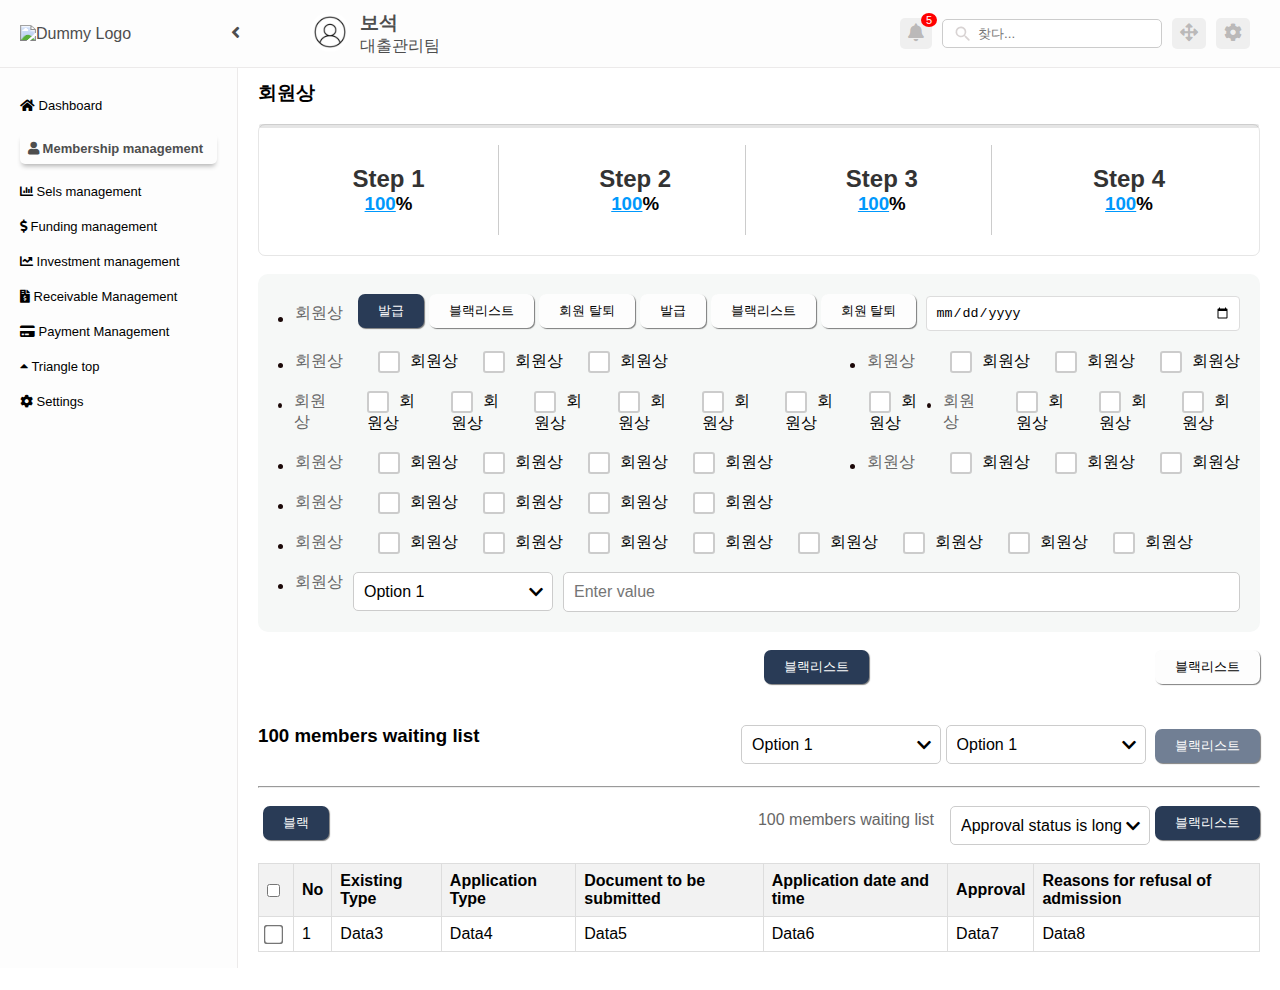
==== membership-management.html @ d2564ce3 "membership mangement added" ====
<!DOCTYPE html>
<html lang="en">
<head>
    <meta charset="UTF-8">
    <meta name="viewport" content="width=device-width, initial-scale=1.0">
    <title>Admin Dashboard</title>
    <link rel="stylesheet" href="https://cdnjs.cloudflare.com/ajax/libs/font-awesome/5.15.4/css/all.min.css">

    <link rel="stylesheet" href="styles.css">
    <link rel="stylesheet" href="modal.css">
    <link rel="stylesheet" href="responsive_styles.css">
</head>
<body>
    <header>
        <div class="logo-container">
            <div class="logo">
                <img width="100%" src="https://fiscusgrow.com/wp-content/uploads/2021/12/Untitled_design__4_-removebg-preview-1.png" alt="Dummy Logo" class="logo-img">
            </div>
            <button class="collapse-button" id="collapseButton"><i class="fas fa-angle-left"></i></button>
            
        </div>
        <div class="header-options-right">
            <div class="profile-left-portions">
                <div class="header-profile-picture">
                    <img src="[data-uri]" alt="Profile Picture" class="profile-picture">
                </div>
                <div class="header-profile-name">
                    <h3>보석</h3>
                    <p>대출관리팀</p>
                </div>
            </div>
            <div class="searching-right-portions">
                <div class="header-notifications">
                    <button class="header-button-icons"><i class="fas fa-bell"></i></button>
                    <span class="notification-badge">5</span>
                </div>
                <div class="header-searching">
                    <input type="text" class="search-box" placeholder="찾다...">                    

                </div>
                <div class="header-screen-resize">
                    <button class="header-button-icons"><i  class="fas fa-arrows-alt" id="resizeIcon"></i></button>
                </div>
                <div class="header-settings">
                    <button class="header-button-icons" class="openSettingModalBtn" onclick="openSettingModalBtn()"><i class="fas fa-cog"></i></button>
                </div>
              
            </div>
            
        </div>
        
        <div class="header-responsive">
            <button class="responsive-icon header-responsive-button-icons" id="responsiveIcon"><i class="fas fa-bars"></i></button>
        </div>
    </header>
    
    <div class="left-menu">        
        <ul>
            <li><a href="index.html"><i class="fas fa-home"></i> Dashboard</a></li>
            <li class="active"><a href="membership-management.html"><i class="fas fa-user"></i> Membership management</a></li>
            <li><a href="#"><i class="fas fa-chart-bar"></i> Sels management</a></li>
            <li><a href="#"><i class="fas fa-dollar-sign"></i> Funding management</a></li>
            <li><a href="#"><i class="fas fa-chart-line"></i> Investment management</a></li>
            <li><a href="#"><i class="fas fa-file-invoice-dollar"></i> Receivable Management</a></li>
            <li><a href="#"><i class="fas fa-credit-card"></i> Payment Management</a></li>
            <li><a href="#"><i class="fas fa-caret-up"></i> Triangle top</a></li>
            <li><a href="#" class="openSettingModalBtn" onclick="openSettingModalBtn()"><i class="fas fa-cog"></i> Settings</a></li>
            <!-- Add more menu items as needed -->
        </ul>
    </div>
    
    
    <main>
        <!-- Right portion content goes here -->
        <div class="right-content">
            <!-- Add Main content here -->
            <h3>회원상</h3><br/>
            <div class="member-dashboard">
                <div class="step">
                  <h2>Step 1</h2>
                  <h3><a class="member-dashboard-h3">100</a>%</h3>
                </div>
                <div class="step">
                  <h2>Step 2</h2>
                  <h3><a class="member-dashboard-h3">100</a>%</h3>
                </div>
                <div class="step">
                  <h2>Step 3</h2>
                  <h3><a class="member-dashboard-h3">100</a>%</h3>
                </div>
                <div class="step">
                  <h2>Step 4</h2>
                  <h3><a class="member-dashboard-h3">100</a>%</h3>
                </div>
              </div>
              
              <br/>
              
              
              
            <div class="category-lists">
                <div class="first-row">
                    <div class="point"></div>
                       <p style="margin-right:10px;"> 회원상</p>
                        <button class="active button-radius"> 발급</button>
                        <button class="button-radius">블랙리스트</button>
                        <button class="button-radius">회원 탈퇴</button>
                        <button class="button-radius"> 발급</button>
                        <button class="button-radius">블랙리스트</button>
                        <button class="button-radius">회원 탈퇴</button>
                        <div class="date-input-container">
                            <input type="date" class="date-input" placeholder="Select Date">
                        </div>
                </div>
                
                <br/>
                <!----------- First One ------>
                <div style="display: flex; justify-content:space-between;">
                    <div class="checkbox-row">
                        <div class="point"></div>
                        <p style="margin-right:10px;"> 회원상</p>
                        <div>
                            <input type="checkbox" id="entity">
                            <label for="entity">회원상</label>
                        </div>
                        <div>
                            <input type="checkbox" id="PC">
                            <label for="PC">회원상</label>
                        </div>
                        <div>
                            <input type="checkbox" id="web">
                            <label for="web">회원상</label>
                        </div>
                        
                    </div>
                
                    <div class="checkbox-row">
                        <div class="point"></div>
                        <p style="margin-right:10px;"> 회원상</p>
                        <div>
                            <input type="checkbox" id="entity-right">
                            <label for="entity-right">회원상</label>
                        </div>
                        <div>
                            <input type="checkbox" id="PC-right">
                            <label for="PC-right">회원상</label>
                        </div>
                        <div>
                            <input type="checkbox" id="web-right">
                            <label for="web-right">회원상</label>
                        </div>
                    </div>
                </div>
                <br>
                <!----------Second One ------>
                <div style="display: flex; justify-content:space-between;">
                    <div class="checkbox-row">
                        <div class="point"></div>
                        <p style="margin-right:10px;"> 회원상</p>
                        <div>
                            <input type="checkbox" id="entity">
                            <label for="entity">회원상</label>
                        </div>
                        <div>
                            <input type="checkbox" id="PC">
                            <label for="PC">회원상</label>
                        </div>
                        <div>
                            <input type="checkbox" id="web">
                            <label for="web">회원상</label>
                        </div>
                        <div>
                            <input type="checkbox" id="mobile">
                            <label for="mobile">회원상</label>
                        </div>
                        <div>
                            <input type="checkbox" id="entity">
                            <label for="entity">회원상</label>
                        </div>
                        <div>
                            <input type="checkbox" id="PC">
                            <label for="PC">회원상</label>
                        </div>
                        <div>
                            <input type="checkbox" id="web">
                            <label for="web">회원상</label>
                        </div>
                       
                    </div>
                
                    <div class="checkbox-row">
                        <div class="point"></div>
                        <p style="margin-right:10px;"> 회원상</p>
                        <div>
                            <input type="checkbox" id="PC-right">
                            <label for="PC-right">회원상</label>
                        </div>
                        <div>
                            <input type="checkbox" id="web-right">
                            <label for="web-right">회원상</label>
                        </div>
                        <div>
                            <input type="checkbox" id="mobile-right">
                            <label for="mobile-right">회원상</label>
                        </div>
                    </div>
                </div>
                <br/>
                <!--------Third One--->
                <div style="display: flex; justify-content:space-between;">
                    <div class="checkbox-row">
                        <div class="point"></div>
                        <p style="margin-right:10px;"> 회원상</p>
                        <div>
                            <input type="checkbox" id="entity">
                            <label for="entity">회원상</label>
                        </div>
                        <div>
                            <input type="checkbox" id="PC">
                            <label for="PC">회원상</label>
                        </div>
                        <div>
                            <input type="checkbox" id="web">
                            <label for="web">회원상</label>
                        </div>
                        <div>
                            <input type="checkbox" id="mobile">
                            <label for="mobile">회원상</label>
                        </div>
                       
                    </div>
                
                    <div class="checkbox-row">
                        <div class="point"></div>
                        <p style="margin-right:10px;"> 회원상</p>
                        <div>
                            <input type="checkbox" id="PC-right">
                            <label for="PC-right">회원상</label>
                        </div>
                        <div>
                            <input type="checkbox" id="web-right">
                            <label for="web-right">회원상</label>
                        </div>
                        <div>
                            <input type="checkbox" id="mobile-right">
                            <label for="mobile-right">회원상</label>
                        </div>
                    </div>
                </div>
                <br/>
            <!---------fourth One ----------->
                <div class="checkbox-row">
                    <div class="point"></div>
                    <p style="margin-right:10px;"> 회원상</p>
                    <div>
                        <input type="checkbox" id="entity-third">
                        <label for="entity-third">회원상</label>
                    </div>
                    <div>
                        <input type="checkbox" id="PC-third">
                        <label for="PC-third">회원상</label>
                    </div>
                    <div>
                        <input type="checkbox" id="web-third">
                        <label for="web-third">회원상</label>
                    </div>
                    <div>
                        <input type="checkbox" id="web-third">
                        <label for="web-third">회원상</label>
                    </div>
                </div>
                <br/>
            <!----------Fiveth One ------->
            <div class="checkbox-row">
                <div class="point"></div>
                <p style="margin-right:10px;"> 회원상</p>
                <div>
                    <input type="checkbox" id="entity-third">
                    <label for="entity-third">회원상</label>
                </div>
                <div>
                    <input type="checkbox" id="PC-third">
                    <label for="PC-third">회원상</label>
                </div>
                <div>
                    <input type="checkbox" id="web-third">
                    <label for="web-third">회원상</label>
                </div>
                <div>
                    <input type="checkbox" id="entity-third">
                    <label for="entity-third">회원상</label>
                </div>
                <div>
                    <input type="checkbox" id="PC-third">
                    <label for="PC-third">회원상</label>
                </div>
                <div>
                    <input type="checkbox" id="web-third">
                    <label for="web-third">회원상</label>
                </div>
                <div>
                    <input type="checkbox" id="PC-third">
                    <label for="PC-third">회원상</label>
                </div>
                <div>
                    <input type="checkbox" id="web-third">
                    <label for="web-third">회원상</label>
                </div>
            </div>

                <br/>
                <div class="search-row">
                    <div class="point"></div>
                    <p style="margin-right:10px;">회원상</p>
                    <div class="combo-box">
                        <select>
                            <option value="option1">Option 1</option>
                            <option value="option2">Option 2</option>
                            <option value="option3">Option 3</option>
                            <option value="option4">Option 4</option>
                        </select>
                        <i class="fa fa-chevron-down" aria-hidden="true"></i> <!-- Font Awesome dropdown icon -->
                    </div>
                    <input type="text" placeholder="Enter value" class="full-cover-input">
                </div>
            </div>
            <br/>
            <div class="find-portion" style="display: flex; justify-content:space-between;">
                <button class="active button-radius">블랙리스트</button>
            
                <button class="button-radius">블랙리스트</button>
            </div><br/><br/>

            <div class="find-download">
                <h3>100 members waiting list</h3>
            
                <div>
                    <div class="combo-box">
                        <select>
                            <option value="option1">Option 1</option>
                            <option value="option2">Option 2</option>
                            <option value="option3">Option 3</option>
                            <option value="option4">Option 4</option>
                        </select>
                        <i class="fa fa-chevron-down" aria-hidden="true"></i> <!-- Font Awesome dropdown icon -->
                    </div>
                    <div class="combo-box">
                        <select>
                            <option value="option1">Option 1</option>
                            <option value="option2">Option 2</option>
                            <option value="option3">Option 3</option>
                            <option value="option4">Option 4</option>
                        </select>
                        <i class="fa fa-chevron-down" aria-hidden="true"></i> <!-- Font Awesome dropdown icon -->
                    </div>
                    <button class="find-download-button button-radius">블랙리스트</button>
                </div>
            </div><br/>
            <hr/>
            <br/>

            <!-------Action Section------>
            <div class="action-download">
                <div>
                    <button class="active button-radius">블랙</button>
                </div>
                <div class="action-download-options">
                    <p class="action-text">100 members waiting list</p>                
                        <div class="combo-box">
                            <select>
                                <option value="option1">Approval status is long</option>
                                <option value="option2">Option 2</option>
                                <option value="option3">Option 3</option>
                                <option value="option4">Option 4</option>
                            </select>
                            <i class="fa fa-chevron-down" aria-hidden="true"></i> <!-- Font Awesome dropdown icon -->
                        </div>
                        <button class="active button-radius">블랙리스트</button>
                </div>
            </div>
            <br/>

              <!-------Withdrawn Members Section------>
              <div class="table-container">
                <div class="withdraw-members">
                    <table>
                        <thead>
                            <tr>
                                <th><input type="checkbox" style="display:block;" name="checkbox"></th>
                                <th>No</th>
                                <th>Existing Type</th>
                                <th>Application Type</th>
                                <th>Document to be submitted</th>
                                <th>Application date and time</th>
                                <th>Approval</th>
                                <th>Reasons for refusal of admission</th>
                            </tr>
                        </thead>
                        <tbody>
                            <tr>
                                <td><input type="checkbox" style="display:block;" name="checkbox"></td>
                                <td>1</td>
                                <td>Data3</td>
                                <td>Data4</td>
                                <td>Data5</td>
                                <td>Data6</td>
                                <td>Data7</td>
                                <td>Data8</td>
                            </tr>                        
                        </tbody>
                    </table>
                </div>
            </div>
             <br/>

<style>
  .table-container {
            overflow-x: auto; /* Enable horizontal scrolling */
        }
</style>


            </div>
            
            <!-- End main content content here -->
            
         

            <!-- The Modal -->
            <div id="mySettingModal" class="modal">

            <!-- Modal content -->
            <div class="modal-content">
                <div class="modal-header">
                
                  <div class="button-modal-percentage">
                    <button id="percentage-btn" class="percentage-btn" onclick="togglePercentage()">50%</button>
                  </div>
                  <div class="button-modal-range">
                  <input id="progress-input" type="range" min="0" max="100" value="50" step="1" onchange="updateProgress(this.value)" />
                  </div>
                  <div class="button-modal-close">
                        <span class="close">&times;</span>
                    </div>
                </div>
                <div class="modal-body">
                        <div class="tab-header">
                            <h3>회원상</h3>
                            <hr style="border: 1px solid #8888883d;"/>
                            <br/>
                            <div style="margin-left:5px;">
                                <button class="tab-btn active" onclick="openTab(event, 'Tab1')" id="defaultOpen">기본 정보 관리</button>
                                <button class="tab-btn" onclick="openTab(event, 'Tab2')">투자 유형 관리</button>
                                <button class="tab-btn" onclick="openTab(event, 'Tab3')">입출금 내역 확인</button>
                                <button class="tab-btn" onclick="openTab(event, 'Tab4')">입출금 내역 확인</button>
                                <button class="tab-btn" onclick="openTab(event, 'Tab5')">입출금 내역 확인</button>
                                <button class="tab-btn" onclick="openTab(event, 'Tab6')">입출금 내역 확인</button>
                                <button class="tab-btn" onclick="openTab(event, 'Tab7')">입출금 내역 확인</button>
                                <button class="tab-btn" onclick="openTab(event, 'Tab8')">입출금 내역 확인</button>
                                <button class="tab-btn" onclick="openTab(event, 'Tab9')">입출금 내역 확인</button>
                            </div>
                        </div>

                       
                        <div id="Tab1" class="tabcontent" style="display:block;">
                            <div class="tab-titles">
                                <div class="tab-title-left">
                                   <h3> Left menu here</h3>
                                </div>
                                <div class="tab-title-right">
                                    <button class="tab-title-btn active">임시비밀번호 발급</button>
                                    <button class="tab-title-btn active">블랙리스트 등록</button>
                                    <button class="tab-title-btn active">회원 탈퇴</button>
                                </div>
                            </div><br/>
                            <table>
                                <tr>
                                    <th  colspan="2">Attribute</th>
                                    <td>Value</td>
                                </tr>
                                <tr>
                                    <th rowspan="2">Attribute</th>
                                    <th>Attribute</th>
                                    <td>Value</td>
                                </tr>
                                <tr>
                                    <th>Attribute</th>
                                    <td>Value</td>
                                </tr>

                                <tr>
                                    <th rowspan="2">Attribute</th>
                                    <th>Attribute</th>
                                    <td>Value</td>
                                </tr>
                                <tr>
                                    <th>Attribute</th>
                                    <td>Value</td>
                                </tr>
                                <tr>
                                    <th  colspan="2">Attribute</th>
                                    <td>Value</td>
                                </tr>
                                <tr>
                                    <th  colspan="2">Attribute</th>
                                    <td>Value</td>
                                </tr>
                               
                                <!-- Add more rows for additional profile details -->
                            </table>
                        </div>

                        <div id="Tab2" class="tabcontent">
                          <h3>Tab 2 Content</h3>
                        </div>
                        <div id="Tab3" class="tabcontent">
                         <h3>Tab 3 Content</h3>
                        </div>
                        <div id="Tab4" class="tabcontent">
                         <h3>Tab 4 Content</h3>
                        </div>
                        <div id="Tab5" class="tabcontent">
                          <h3>Tab 5 Content</h3>
                        </div>
                        <div id="Tab6" class="tabcontent">
                          <h3>Tab 6 Content</h3>
                        </div>
                        <div id="Tab7" class="tabcontent">
                          <h3>Tab 7 Content</h3>
                        </div>
                        <div id="Tab8" class="tabcontent">
                          <h3>Tab 8 Content</h3>
                        </div>
                        <div id="Tab9" class="tabcontent">
                          <h3>Tab 9 Content</h3>
                        </div>
                </div>
            </div>

            </div>






        </div>
    </main>
    <script src="script.js"></script>
   
    
</body>
</html>
---- styles.css ----
/* Reset some default styles */
* {
  margin: 0;
  padding: 0;
  box-sizing: border-box;
}

body {
  font-family: Arial, sans-serif;
  margin-top: 60px;
}

button {
  border: none;
  padding: 8px 20px;
  cursor: pointer;
  transition: 0.3s;
}

.button-radius {
  margin-left: 5px;
  margin-bottom: 5px;
  box-shadow: 1px 1px 1px 0 rgba(0, 0, 0, 0.5);
  background: #fdfdfd;
  border-radius: 7px;
}

header {
  background-color: #fdfdfd;
  color: #4e4e4e;
  padding: 10px 20px;
  display: flex;
  justify-content: space-between;
  align-items: center;
  border-bottom: 1px solid #c6bfbf4a;
  position: fixed;
  top: 0;
  left: 0;
  right: 0;
  z-index: 1000;
}

.logo-container {
  display: flex;
  align-items: center;
  width: 313px;
  height: 45px;
}

.logo {
  flex: 1;
}

.collapse-button {
  background: none;
  border: none;
  color: #4e4e4e;
  font-size: 18px;
  margin-left: 10px;
  transition: transform 0.3s ease;
  cursor: pointer;
}

.collapse-button.collapsed i {
  transform: rotate(180deg);
}

.left-menu {
  margin-top: 8px;
  background-color: #fdfdfd;
  width: 238px;
  height: 100vh;
  position: fixed;
  transition: all 0.3s ease;
  border-right: 1px solid #c6bfbf4a;
  z-index: 1000;
  font-size:13px;
}

.left-menu.collapsed {
  transform: translateX(-100%);
}

.left-menu ul {
  list-style-type: none;
  padding: 20px;
}

.left-menu ul li {
  padding: 10px 0;
  cursor: pointer;
}

.left-menu li a {
  text-decoration: none;
  color: black;
  display: block;
  border-radius: 5px;
  width: 100%;
}

.left-menu li.active a {
  color: #4e4e4e;
  font-weight: bold;
  padding: 8px;
  border-radius: 5px;
  box-shadow: 0 4px 5px -2px rgba(0, 0, 0, 0.3);
}

.right-content {
  padding: 20px;
  margin-left: 238px;
  width: calc(100% - 238px);
  transition: margin-left 0.3s ease, width 0.3s ease;
}

.left-menu.collapsed + main .right-content {
  margin-left: 0;
  width: calc(100% - 20px);
}

.right-content h2 {
  color: #333;
}

.right-content p {
  color: #666;
}

.profile-picture {
  height: 40px;
  border-radius: 50%;
}

.header-options-right {
  width: 100%;
  margin-left: 50px;
  display: flex;
  align-items: center;
  justify-content: space-between;
}

.profile-left-portions, .searching-right-portions {
  display: flex;
  align-items: center;
}

.header-profile-picture {
  margin-right: 10px;
}

.header-profile-name {
  margin-right: 20px;
}

.header-button-icons {
  padding: 5px 8px;
  color: #655f5f66;
  font-size: 18px;
  border-radius: 5px;
  cursor: pointer;
}

.header-responsive-button-icons {
  padding: 5px 8px;
  font-size: 19px;
  margin-top: 6px;
  color: #655f5fab;
  border-radius: 5px;
  cursor: pointer;
}

.header-notifications, .header-searching, .header-screen-resize, .header-settings {
  position: relative;
  margin-right: 10px;
}

.notification-badge {
  position: absolute;
  top: -5px;
  right: -5px;
  padding: 1px 5px;
  color: #fff;
  background: red;
  border-radius: 50%;
  font-weight: 400;
  font-size: 11px;
}

.profile-image {
  width: 40px;
  height: 40px;
  border-radius: 50%;
}

.responsive-icon {
  display: none;
}

.search-box {
  padding: 6px;
  border: 1px solid #ccc;
  border-radius: 5px;
  background-image: url('data:image/svg+xml;utf8,<svg xmlns="http://www.w3.org/2000/svg" viewBox="0 0 24 24" fill="%2390818159"><path d="M15.5 14h-.79l-.28-.27a6.5 6.5 0 0 0 1.48-5.34c-.47-2.78-2.79-5-5.59-5.34a6.505 6.505 0 0 0-7.27 7.27c.34 2.8 2.56 5.12 5.34 5.59a6.5 6.5 0 0 0 5.34-1.48l.27.28v.79l4.25 4.25c.41.41 1.08.41 1.49 0 .41-.41.41-1.08 0-1.49L15.5 14zm-6 0C7.01 14 5 11.99 5 9.5S7.01 5 9.5 5 14 7.01 14 9.5 11.99 14 9.5 14z"/></svg>');
  background-size: 20px;
  background-repeat: no-repeat;
  background-position: 10px center;
  padding-left: 35px;
  transition: border-color 0.3s;
}

.search-box:focus-visible {
  outline: none;
  border: 1px solid #90818159;
  box-shadow: 0 0 0 3px rgba(144, 129, 129, 0.35);
}

.tabcontent {
  display: none;
  padding: 10px;
  border: 1px solid #8888883d;
  border-top: none;
}

.tab-btn {
  background-color: #f1f1f1;
  border: none;
  color: #000;
  padding: 10px 20px;
  cursor: pointer;
  transition: 0.3s;
  margin-left: -5px;
}

.tab-title-btn {
  background-color: #f1f1f1;
  border: none;
  color: #000;
  padding: 10px 20px;
  cursor: pointer;
  transition: 0.3s;
}

.tab-header {
  padding: 10px 0 0 10px;
}

.tab-titles {
  display: flex;
  justify-content: space-between;
}

.tab-btn:hover {
  background-color: #ddd;
}

.modal-body .active {
  background-color: #293b56;
  color: #fdfdfd;
}

.tabcontent table {
  width: 100%;
  border-collapse: collapse;
  margin-bottom: 20px;
}

.tabcontent th,
.tabcontent td {
  padding: 11px;
  text-align: left;
  border: 2px solid #fefefe;
}

.tabcontent th {
  background-color: #f2f2f2;
}

.tabcontent tr td {
  border: 2px solid #dddddd63;
  width: 75%;
}

.category-lists {
  background: #f6f8f7;
  padding: 20px;
  border-radius: 10px;
}

.first-row {
  display: flex;
  align-items: center;
}

.first-row .active {
  background-color: #293b56;
  color: #fdfdfd;
  border: none;
  padding: 8px 20px;
  cursor: pointer;
  transition: 0.3s;
}

.find-portion {
  display: flex;
  justify-content: flex-end;
}

.find-portion .active {
  background-color: #293b56;
  color: #fdfdfd;
}

.find-download {
  display: flex;
  justify-content: space-between;
}

.find-download-button {
  background-color: #717f94;
  color: #fdfdfd;
}

.action-download-options {
  display: flex;
  justify-content: flex-end;
}

.action-download {
  display: flex;
  justify-content: space-between;
}

.action-download .active {
  background-color: #293b56;
  color: #fdfdfd;
}

.action-text {
  padding: 5px 16px;
}

.checkbox-row {
  display: flex;
  justify-content: flex-start;
}

.checkbox-row .active {
  background-color: #293b56;
  color: #fdfdfd;
  border: none;
  padding: 8px 20px;
  cursor: pointer;
  transition: 0.3s;
  margin-right: 10px;
}

.search-row {
  display: flex;
  justify-content: center;
}

.search-row .active {
  background-color: #293b56;
  color: #fdfdfd;
  border: none;
  padding: 8px 20px;
  cursor: pointer;
  transition: 0.3s;
  margin-right: 10px;
}

.full-cover-input {
  flex: 1;
  margin-left: 10px;
  padding: 10px;
  border: 1px solid #ccc;
  border-radius: 5px;
  font-size: 16px;
  box-sizing: border-box;
}

.date-input-container {
  flex: 1;
  display: flex;
  align-items: center;
  margin-left: 10px;
}

.date-input {
  width: 100%;
  padding: 8px;
  border: 1px solid #ddd;
  border-radius: 4px;
  box-sizing: border-box;
}

.date-input:focus {
  outline: none;
}

.fa-calendar-alt {
  position: absolute;
  top: 50%;
  right: 10px;
  transform: translateY(-50%);
  color: #aaa;
  pointer-events: none;
}

.point {
  width: 5px;
  height: 5px;
  margin-top: 12px;
  margin-right: 12px;
  background-color: rgb(27, 8, 8);
  border-radius: 50%;
}

input[type="checkbox"] {
  display: none;
}

input[type="checkbox"] + label {
  display: inline-block;
  cursor: pointer;
  padding-left: 25px;
}

input[type="checkbox"] + label:before {
  content: "";
  display: inline-block;
  width: 18px;
  height: 18px;
  border: 2px solid #ccc;
  background-color: white;
  border-radius: 3px;
  margin-right: 10px;
  vertical-align: middle;
}

input[type="checkbox"]:checked + label:before {
  background-color: #293b56;
}

input[type="checkbox"] + label:before {
  content: "\2713";
  font-size: 14px;
  color: white;
  line-height: 18px;
  text-align: center;
}

.combo-box {
  position: relative;
  display: inline-block;
}

.combo-box select {
  width: 200px;
  padding: 10px;
  border: 1px solid #ccc;
  border-radius: 5px;
  background-color: #fff;
  font-size: 16px;
  cursor: pointer;
  appearance: none;
}

.combo-box i {
  position: absolute;
  top: 50%;
  right: 10px;
  transform: translateY(-50%);
  pointer-events: none;
}

.withdraw-members table {
  border-collapse: collapse;
  width: 100%;
}

.withdraw-members table th, .withdraw-members table td {
  border: 1px solid #dddddd;
  text-align: left;
  padding: 8px;
}

.withdraw-members table th {
  background-color: #f2f2f2;
}

.withdraw-members table tbody tr:nth-child(even) {
  background-color: #f2f2f2;
}

.withdraw-members table tbody tr td input[type="checkbox"] {
  transform: scale(1.5);
  margin-right: 5px;
}



/* membership management css */
.member-dashboard {
  display: flex;
  flex-wrap: wrap; /* Allow flex items to wrap */
  justify-content: space-between;
  padding: 20px;
  border-radius: 7px;
  border: 1px solid #80808033;
  position: relative;
}

.member-dashboard::before {
  content: '';
  position: absolute;
  top: -1px;
  left: 0;
  right: 0;
  height: 4px;
  background: rgba(0, 0, 0, 0.1);
  border-radius: 7px;
}

.member-dashboard .step {
  flex-basis: calc(25% - 20px); /* 25% width with padding */
  text-align: center;
  padding: 20px;
  border-right: 1px solid #ccc;
  box-sizing: border-box; /* Include padding and border in width calculation */
}

.member-dashboard .step:last-child {
  border-right: none; /* Remove right border for the last step */
}
.member-dashboard-h3{
  color: #0098fc;
  text-decoration: underline;
}
---- modal.css ----
/* Style the modal */
 .modal {
    display: none; /* Hidden by default */
    position: fixed; /* Stay in place */
    z-index: 1111; /* Sit on top */
    left: 13%;
    top: 64px;
    width: 100%; /* Full width */
    height: 100%; /* Full height */
    overflow: auto; /* Enable scroll if needed */
  }

  /* Modal content */
  .modal-content {  
    position: relative;
    background-color: #fefefe;
   
    /* padding: 20px; */
    border: 1px solid #8888883d;
    width: 86%;
}


  /* Modal header */
  .modal-header {
    display: flex;
    justify-content: space-between;
    background-color: #524d52; /* Set the header background color */
    color: #fff; /* Set the text color */
    padding: 10px; /* Add some padding */
  }

  /* Close button */
  .close {
    color: #aaa;
    float: right;
    font-weight: bold;
  }

  .close:hover,
  .close:focus {
    color: #ffffff;
    text-decoration: none;
    cursor: pointer;
  }


 
  
  .button-modal-percentage {
    display: flex;
    align-items: center;
  }
  
  .percentage-btn {
    position: relative;
    padding: 7px 25px;
    font-size: 12px;
    font-weight: 500;
    background-color: #e6e6e6;
    font-family: system-ui;
    color: #312e2e;
    border: none;
    border-radius: 5px;
    cursor: pointer;
    transition: background-color 0.3s ease;
}
  
  .percentage-btn:hover {
    background-color: #e6e6e6;
  }
  
  .percentage-btn:before {
    content: "-";
    position: absolute;
    left: 5px;
    font-weight: 500;
    font-size: 17px;
    margin-top: -5px;
}
  
  .percentage-btn:after {
    content: "+";
    position: absolute;
    right: 5px;
    font-weight: 500;
    font-size: 17px;
    margin-top: -5px;
  }
---- responsive_styles.css ----
/* Adjustments for tablets */
@media only screen and (max-width: 768px) {
   
  header {
    padding: 10px;
    align-items: flex-start; 
    justify-content: space-between; 
  }

  .logo-container {
    margin-right: auto; 
    margin-left: 0; /* Corrected margin */
    margin-bottom: 10px; 
  }

  .header-options-right {
    margin-left: auto; 
  }

  .find-portion {
    flex-direction: column; /* Stack buttons vertically */
    align-items: stretch; /* Stretch buttons to full width */
  }

  .tabcontent table {
    width: 100%;
    display: block;
    overflow-x: auto;
  }

  .tabcontent th, .tabcontent td {
    width: auto;
    white-space: nowrap;
  }

  .tabcontent th:nth-child(1), .tabcontent td:nth-child(1) {
    min-width: 100px; /* Minimum width for first column */
  }

  .tabcontent th:nth-child(2), .tabcontent td:nth-child(2) {
    min-width: 150px; /* Minimum width for second column */
  }

  /* Define minimum width for other columns as needed */
  .checkbox-row {
    flex-direction: column;
    align-items: flex-start;
  }

  .checkbox-row > div {
    margin-bottom: 10px;
  }

  .search-row {
    flex-direction: column;
    align-items: stretch;
  }

  .search-row .combo-box,
  .search-row .full-cover-input {
    width: 100%;
    max-width: none;
    margin-right: 0;
    margin-top: 10px;
  }

  .find-download,
  .action-download,
  .action-download-options {
    flex-direction: column;
    align-items: stretch;
  }

  .find-download .combo-box,
  .find-download .full-cover-input,
  .action-download .combo-box,
  .action-download .full-cover-input,
  .action-download-options .combo-box,
  .action-download-options .full-cover-input {
    width: 100%;
    max-width: none;
    margin-right: 0;
    margin-top: 10px;
  }

  /* Adjustments for the .first-row */
  .first-row {
    flex-direction: column; /* Stack items vertically */
    align-items: stretch; /* Stretch items to full width */
  }

  /* Style for the buttons */
  .first-row .active,
  .checkbox-row .active,
  .search-row .active,
  .full-cover-input,
  .date-input,
  .combo-box select {
    width: 100%; /* Occupy full width */
    margin: 5px 0; /* Add margin for spacing */
  }

  .date-input-container {
    flex-direction: column; 
    align-items: stretch; 
  }

  .responsive-icon {
    display: block; 
  }

  .header-options-left,
  .header-options-right {
    display: none; 
    margin-left: 0;
  }

  .left-menu {
    margin-top: 16px;
    width: 100%; /* Make the left menu occupy full width */
  }

  .left-menu.collapsed + main .right-content {
    margin-left: 0; /* Reset margin when left menu is collapsed */
    width: 100%; /* Adjust width to occupy full width when left menu is collapsed */
  }

/* Membership management */
.member-dashboard {
  flex-direction: column; /* Change to column layout */
  align-items: stretch; /* Stretch items to full width */
}

.member-dashboard .step {
  flex-basis: calc(100% - 20px); /* Full width with padding */
  border-right: none; /* Remove right border */
  margin-bottom: 20px; /* Add some space between steps */
  border-bottom: 1px solid #ccc; /* Add border below each step */
}

.member-dashboard .step:last-child {
  border-bottom: none; /* Remove border for the last step */
}

}

/* Media query for desktop */
@media only screen and (min-width: 768px) {
  .find-portion {
    margin-left: auto; /* Push buttons to the right */
    width: 50%; /* Half of the screen width */
  }
}
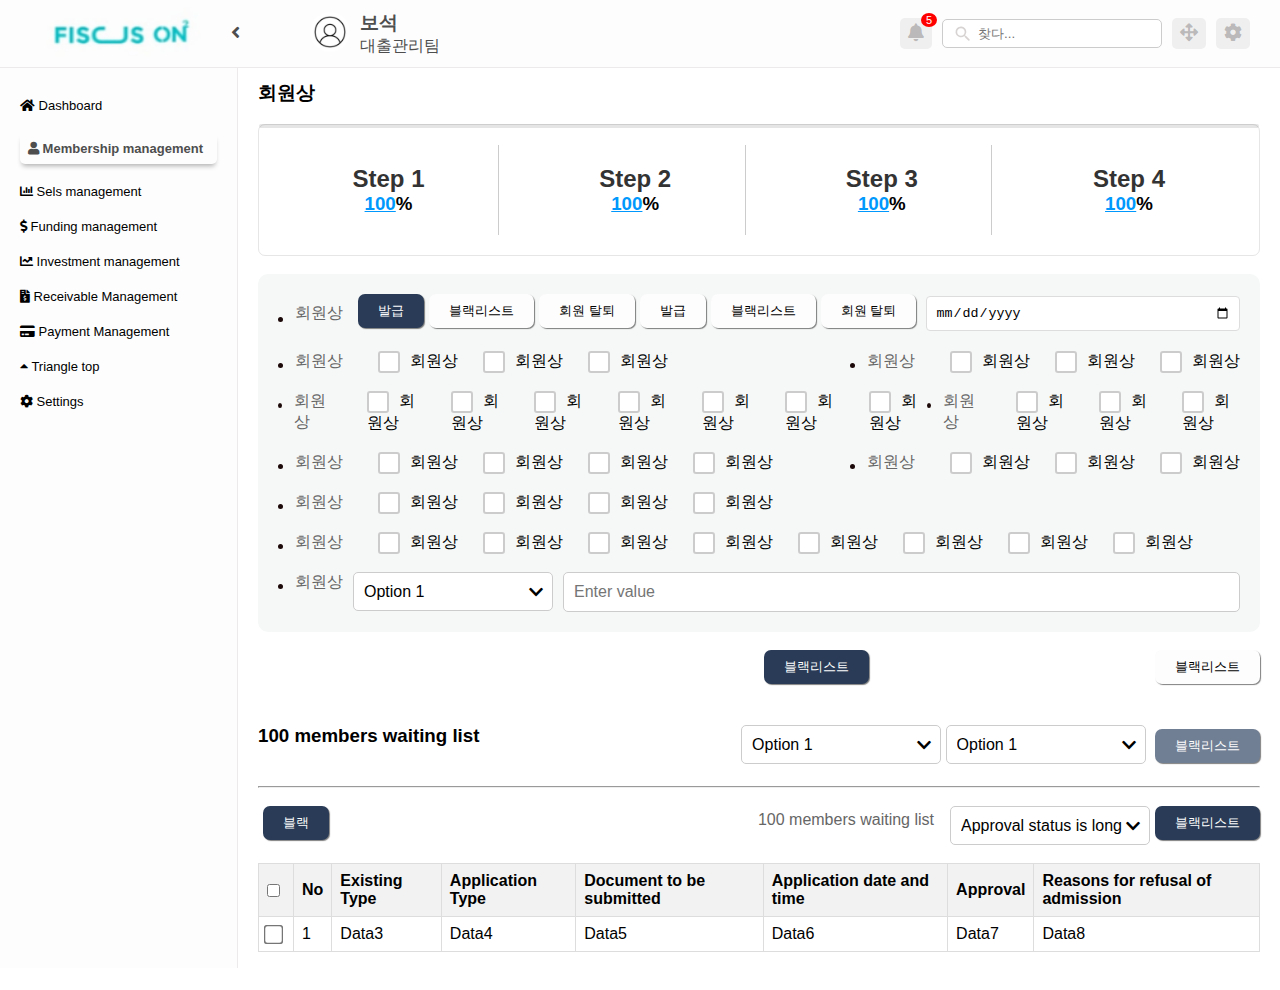
==== commit 59c2b3ed: "logo added" ====
--- a/membership-management.html
+++ b/membership-management.html
@@ -14,7 +14,7 @@
     <header>
         <div class="logo-container">
             <div class="logo">
-                <img width="100%" src="https://fiscusgrow.com/wp-content/uploads/2021/12/Untitled_design__4_-removebg-preview-1.png" alt="Dummy Logo" class="logo-img">
+                <img width="100%" src="images/logo.png" alt="Dummy Logo" class="logo-img">
             </div>
             <button class="collapse-button" id="collapseButton"><i class="fas fa-angle-left"></i></button>
             
@@ -158,32 +158,32 @@
                         <div class="point"></div>
                         <p style="margin-right:10px;"> 회원상</p>
                         <div>
-                            <input type="checkbox" id="entity">
-                            <label for="entity">회원상</label>
-                        </div>
-                        <div>
-                            <input type="checkbox" id="PC">
-                            <label for="PC">회원상</label>
-                        </div>
-                        <div>
-                            <input type="checkbox" id="web">
-                            <label for="web">회원상</label>
-                        </div>
-                        <div>
-                            <input type="checkbox" id="mobile">
-                            <label for="mobile">회원상</label>
-                        </div>
-                        <div>
-                            <input type="checkbox" id="entity">
-                            <label for="entity">회원상</label>
-                        </div>
-                        <div>
-                            <input type="checkbox" id="PC">
-                            <label for="PC">회원상</label>
-                        </div>
-                        <div>
-                            <input type="checkbox" id="web">
-                            <label for="web">회원상</label>
+                            <input type="checkbox" id="entity2">
+                            <label for="entity2">회원상</label>
+                        </div>
+                        <div>
+                            <input type="checkbox" id="PC2">
+                            <label for="PC2">회원상</label>
+                        </div>
+                        <div>
+                            <input type="checkbox" id="web2">
+                            <label for="web2">회원상</label>
+                        </div>
+                        <div>
+                            <input type="checkbox" id="mobile2">
+                            <label for="mobile2">회원상</label>
+                        </div>
+                        <div>
+                            <input type="checkbox" id="d-2">
+                            <label for="d-2">회원상</label>
+                        </div>
+                        <div>
+                            <input type="checkbox" id="e-2">
+                            <label for="e-2">회원상</label>
+                        </div>
+                        <div>
+                            <input type="checkbox" id="f-2">
+                            <label for="f-2">회원상</label>
                         </div>
                        
                     </div>
@@ -212,20 +212,20 @@
                         <div class="point"></div>
                         <p style="margin-right:10px;"> 회원상</p>
                         <div>
-                            <input type="checkbox" id="entity">
-                            <label for="entity">회원상</label>
-                        </div>
-                        <div>
-                            <input type="checkbox" id="PC">
-                            <label for="PC">회원상</label>
-                        </div>
-                        <div>
-                            <input type="checkbox" id="web">
-                            <label for="web">회원상</label>
-                        </div>
-                        <div>
-                            <input type="checkbox" id="mobile">
-                            <label for="mobile">회원상</label>
+                            <input type="checkbox" id="entity-3">
+                            <label for="entity-3">회원상</label>
+                        </div>
+                        <div>
+                            <input type="checkbox" id="PC-3">
+                            <label for="PC-3">회원상</label>
+                        </div>
+                        <div>
+                            <input type="checkbox" id="web-3">
+                            <label for="web-3">회원상</label>
+                        </div>
+                        <div>
+                            <input type="checkbox" id="mobile-3">
+                            <label for="mobile-3">회원상</label>
                         </div>
                        
                     </div>
@@ -253,20 +253,20 @@
                     <div class="point"></div>
                     <p style="margin-right:10px;"> 회원상</p>
                     <div>
-                        <input type="checkbox" id="entity-third">
-                        <label for="entity-third">회원상</label>
+                        <input type="checkbox" id="entity-fourth">
+                        <label for="entity-fourth">회원상</label>
                     </div>
                     <div>
-                        <input type="checkbox" id="PC-third">
-                        <label for="PC-third">회원상</label>
+                        <input type="checkbox" id="PC-fourth">
+                        <label for="PC-fourth">회원상</label>
                     </div>
                     <div>
-                        <input type="checkbox" id="web-third">
-                        <label for="web-third">회원상</label>
+                        <input type="checkbox" id="web-fourth">
+                        <label for="web-fourth">회원상</label>
                     </div>
                     <div>
-                        <input type="checkbox" id="web-third">
-                        <label for="web-third">회원상</label>
+                        <input type="checkbox" id="web-fourth">
+                        <label for="web-fourth">회원상</label>
                     </div>
                 </div>
                 <br/>
@@ -275,36 +275,36 @@
                 <div class="point"></div>
                 <p style="margin-right:10px;"> 회원상</p>
                 <div>
-                    <input type="checkbox" id="entity-third">
-                    <label for="entity-third">회원상</label>
-                </div>
-                <div>
-                    <input type="checkbox" id="PC-third">
-                    <label for="PC-third">회원상</label>
-                </div>
-                <div>
-                    <input type="checkbox" id="web-third">
-                    <label for="web-third">회원상</label>
-                </div>
-                <div>
-                    <input type="checkbox" id="entity-third">
-                    <label for="entity-third">회원상</label>
-                </div>
-                <div>
-                    <input type="checkbox" id="PC-third">
-                    <label for="PC-third">회원상</label>
-                </div>
-                <div>
-                    <input type="checkbox" id="web-third">
-                    <label for="web-third">회원상</label>
-                </div>
-                <div>
-                    <input type="checkbox" id="PC-third">
-                    <label for="PC-third">회원상</label>
-                </div>
-                <div>
-                    <input type="checkbox" id="web-third">
-                    <label for="web-third">회원상</label>
+                    <input type="checkbox" id="entity-five">
+                    <label for="entity-five">회원상</label>
+                </div>
+                <div>
+                    <input type="checkbox" id="PC-five">
+                    <label for="PC-five">회원상</label>
+                </div>
+                <div>
+                    <input type="checkbox" id="web-five">
+                    <label for="web-five">회원상</label>
+                </div>
+                <div>
+                    <input type="checkbox" id="d-five">
+                    <label for="d-five">회원상</label>
+                </div>
+                <div>
+                    <input type="checkbox" id="e-five">
+                    <label for="e-five">회원상</label>
+                </div>
+                <div>
+                    <input type="checkbox" id="f-five">
+                    <label for="f-five">회원상</label>
+                </div>
+                <div>
+                    <input type="checkbox" id="g-five">
+                    <label for="g-five">회원상</label>
+                </div>
+                <div>
+                    <input type="checkbox" id="h-five">
+                    <label for="h-five">회원상</label>
                 </div>
             </div>
 
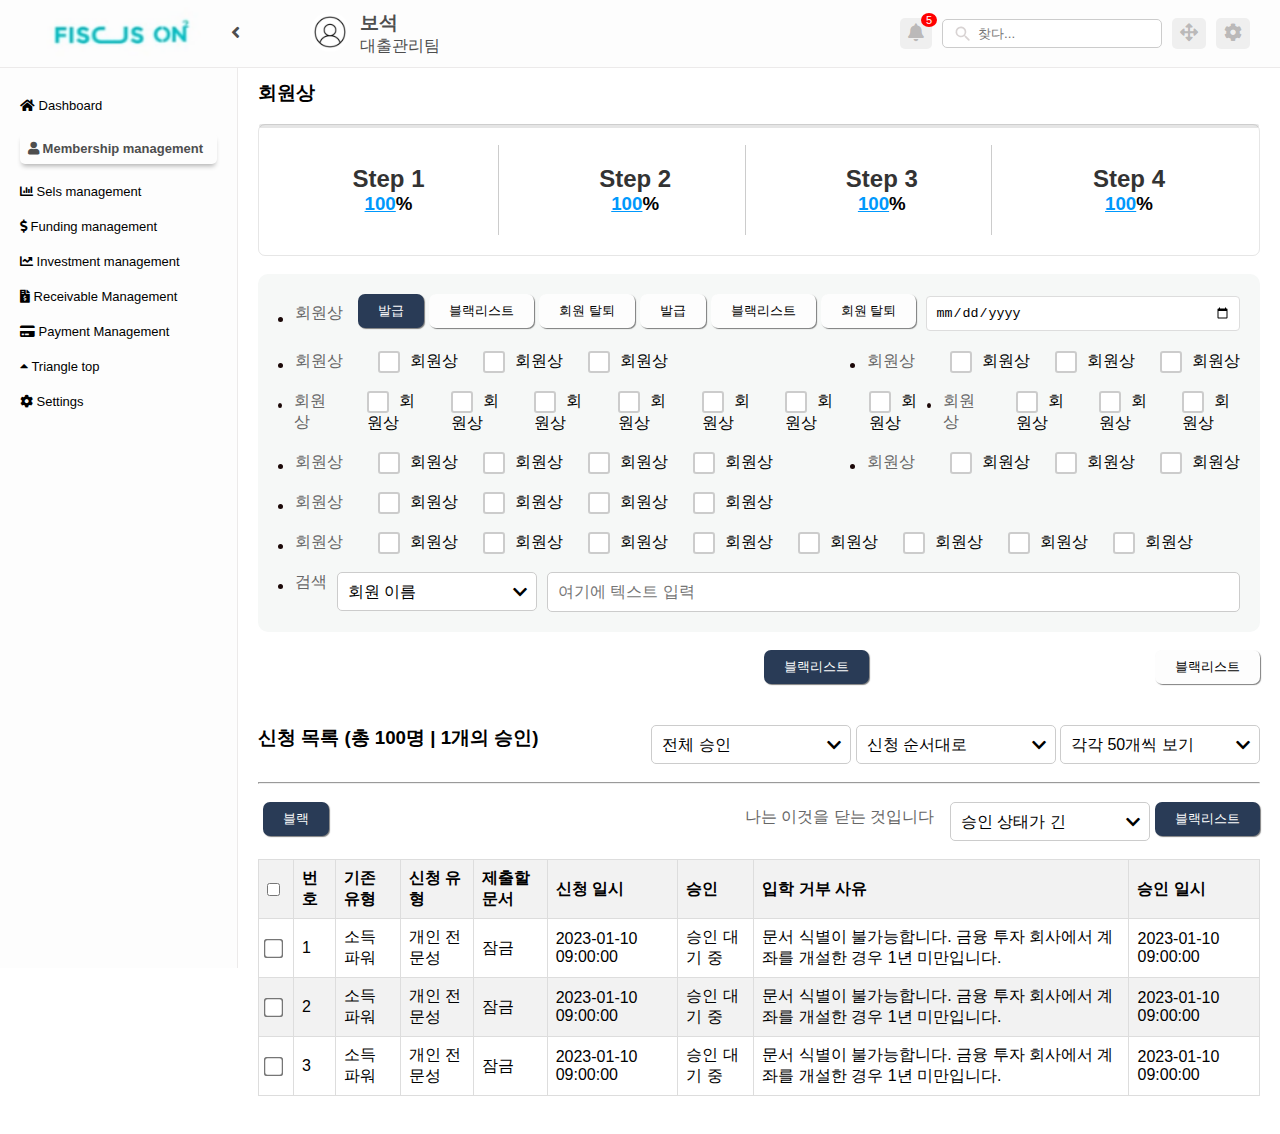
==== commit 6b661dc3: "korian language added" ====
--- a/membership-management.html
+++ b/membership-management.html
@@ -14,7 +14,7 @@
     <header>
         <div class="logo-container">
             <div class="logo">
-                <img width="100%" src="images/logo.png" alt="Dummy Logo" class="logo-img">
+                <a href="index.html"><img width="100%" src="images/logo.png" alt="Dummy Logo" class="logo-img"></a>
             </div>
             <button class="collapse-button" id="collapseButton"><i class="fas fa-angle-left"></i></button>
             
@@ -311,17 +311,17 @@
                 <br/>
                 <div class="search-row">
                     <div class="point"></div>
-                    <p style="margin-right:10px;">회원상</p>
+                    <p style="margin-right:10px;">검색</p>
                     <div class="combo-box">
                         <select>
-                            <option value="option1">Option 1</option>
-                            <option value="option2">Option 2</option>
-                            <option value="option3">Option 3</option>
-                            <option value="option4">Option 4</option>
+                            <option value="option1">회원 이름</option>
+                            <option value="option2">옵션 2</option>
+                            <option value="option3">옵션 3</option>
+                            <option value="option4">옵션 4</option>
                         </select>
                         <i class="fa fa-chevron-down" aria-hidden="true"></i> <!-- Font Awesome dropdown icon -->
                     </div>
-                    <input type="text" placeholder="Enter value" class="full-cover-input">
+                    <input type="text" placeholder="여기에 텍스트 입력" class="full-cover-input">
                 </div>
             </div>
             <br/>
@@ -332,30 +332,41 @@
             </div><br/><br/>
 
             <div class="find-download">
-                <h3>100 members waiting list</h3>
-            
+                <h3>신청 목록 (총 100명 | 1개의 승인)</h3>
+                
                 <div>
                     <div class="combo-box">
                         <select>
-                            <option value="option1">Option 1</option>
-                            <option value="option2">Option 2</option>
-                            <option value="option3">Option 3</option>
-                            <option value="option4">Option 4</option>
+                            <option>전체 승인</option>
+                            <option value="option1">옵션 1</option>
+                            <option value="option2">옵션 2</option>
+                            <option value="option3">옵션 3</option>
+                            <option value="option4">옵션 4</option>
                         </select>
                         <i class="fa fa-chevron-down" aria-hidden="true"></i> <!-- Font Awesome dropdown icon -->
                     </div>
                     <div class="combo-box">
                         <select>
-                            <option value="option1">Option 1</option>
-                            <option value="option2">Option 2</option>
-                            <option value="option3">Option 3</option>
-                            <option value="option4">Option 4</option>
+                            <option value="option1">신청 순서대로</option>
+                            <option value="option2">옵션 2</option>
+                            <option value="option3">옵션 3</option>
+                            <option value="option4">옵션 4</option>
                         </select>
                         <i class="fa fa-chevron-down" aria-hidden="true"></i> <!-- Font Awesome dropdown icon -->
                     </div>
-                    <button class="find-download-button button-radius">블랙리스트</button>
-                </div>
-            </div><br/>
+                    <div class="combo-box">
+                        <select>
+                            <option value="option1">각각 50개씩 보기</option>
+                            <option value="option2">옵션 2</option>
+                            <option value="option3">옵션 3</option>
+                            <option value="option4">옵션 4</option>
+                        </select>
+                        <i class="fa fa-chevron-down" aria-hidden="true"></i> <!-- Font Awesome dropdown icon -->
+                    </div>
+                    <!-- <button class="find-download-button button-radius">블랙리스트</button> -->
+                </div>
+            </div>
+            <br/>
             <hr/>
             <br/>
 
@@ -365,18 +376,19 @@
                     <button class="active button-radius">블랙</button>
                 </div>
                 <div class="action-download-options">
-                    <p class="action-text">100 members waiting list</p>                
-                        <div class="combo-box">
-                            <select>
-                                <option value="option1">Approval status is long</option>
-                                <option value="option2">Option 2</option>
-                                <option value="option3">Option 3</option>
-                                <option value="option4">Option 4</option>
-                            </select>
-                            <i class="fa fa-chevron-down" aria-hidden="true"></i> <!-- Font Awesome dropdown icon -->
-                        </div>
-                        <button class="active button-radius">블랙리스트</button>
-                </div>
+                    <p class="action-text">나는 이것을 닫는 것입니다</p>                
+                    <div class="combo-box">
+                        <select>
+                            <option value="option1">승인 상태가 긴</option>
+                            <option value="option2">옵션 2</option>
+                            <option value="option3">옵션 3</option>
+                            <option value="option4">옵션 4</option>
+                        </select>
+                        <i class="fa fa-chevron-down" aria-hidden="true"></i> <!-- Font Awesome dropdown icon -->
+                    </div>
+                    <button class="active button-radius">블랙리스트</button>
+                </div>
+                
             </div>
             <br/>
 
@@ -387,28 +399,53 @@
                         <thead>
                             <tr>
                                 <th><input type="checkbox" style="display:block;" name="checkbox"></th>
-                                <th>No</th>
-                                <th>Existing Type</th>
-                                <th>Application Type</th>
-                                <th>Document to be submitted</th>
-                                <th>Application date and time</th>
-                                <th>Approval</th>
-                                <th>Reasons for refusal of admission</th>
+                                <th>번호</th>
+                                <th>기존 유형</th>
+                                <th>신청 유형</th>
+                                <th>제출할 문서</th>
+                                <th>신청 일시</th>
+                                <th>승인</th>
+                                <th>입학 거부 사유</th>
+                                <th>승인 일시</th>
                             </tr>
                         </thead>
                         <tbody>
                             <tr>
                                 <td><input type="checkbox" style="display:block;" name="checkbox"></td>
                                 <td>1</td>
-                                <td>Data3</td>
-                                <td>Data4</td>
-                                <td>Data5</td>
-                                <td>Data6</td>
-                                <td>Data7</td>
-                                <td>Data8</td>
+                                <td>소득 파워</td>
+                                <td>개인 전문성</td>
+                                <td>잠금</td>
+                                <td>2023-01-10 09:00:00</td>
+                                <td>승인 대기 중</td>
+                                <td>문서 식별이 불가능합니다. 금융 투자 회사에서 계좌를 개설한 경우 1년 미만입니다.</td>
+                                <td>2023-01-10 09:00:00</td>
+                            </tr>   
+                            <tr>
+                                <td><input type="checkbox" style="display:block;" name="checkbox"></td>
+                                <td>2</td>
+                                <td>소득 파워</td>
+                                <td>개인 전문성</td>
+                                <td>잠금</td>
+                                <td>2023-01-10 09:00:00</td>
+                                <td>승인 대기 중</td>
+                                <td>문서 식별이 불가능합니다. 금융 투자 회사에서 계좌를 개설한 경우 1년 미만입니다.</td>
+                                <td>2023-01-10 09:00:00</td>
+                            </tr> 
+                            <tr>
+                                <td><input type="checkbox" style="display:block;" name="checkbox"></td>
+                                <td>3</td>
+                                <td>소득 파워</td>
+                                <td>개인 전문성</td>
+                                <td>잠금</td>
+                                <td>2023-01-10 09:00:00</td>
+                                <td>승인 대기 중</td>
+                                <td>문서 식별이 불가능합니다. 금융 투자 회사에서 계좌를 개설한 경우 1년 미만입니다.</td>
+                                <td>2023-01-10 09:00:00</td>
                             </tr>                        
                         </tbody>
                     </table>
+                    
                 </div>
             </div>
              <br/>
@@ -465,49 +502,51 @@
                         <div id="Tab1" class="tabcontent" style="display:block;">
                             <div class="tab-titles">
                                 <div class="tab-title-left">
-                                   <h3> Left menu here</h3>
+                                   <h3>프로필</h3>
                                 </div>
                                 <div class="tab-title-right">
-                                    <button class="tab-title-btn active">임시비밀번호 발급</button>
+                                    <button class="tab-title-btn active">임시 비밀번호 발급</button>
                                     <button class="tab-title-btn active">블랙리스트 등록</button>
                                     <button class="tab-title-btn active">회원 탈퇴</button>
                                 </div>
-                            </div><br/>
+                            </div>
+                            <br/>
                             <table>
                                 <tr>
-                                    <th  colspan="2">Attribute</th>
-                                    <td>Value</td>
-                                </tr>
-                                <tr>
-                                    <th rowspan="2">Attribute</th>
-                                    <th>Attribute</th>
-                                    <td>Value</td>
-                                </tr>
-                                <tr>
-                                    <th>Attribute</th>
-                                    <td>Value</td>
-                                </tr>
-
-                                <tr>
-                                    <th rowspan="2">Attribute</th>
-                                    <th>Attribute</th>
-                                    <td>Value</td>
-                                </tr>
-                                <tr>
-                                    <th>Attribute</th>
-                                    <td>Value</td>
-                                </tr>
-                                <tr>
-                                    <th  colspan="2">Attribute</th>
-                                    <td>Value</td>
-                                </tr>
-                                <tr>
-                                    <th  colspan="2">Attribute</th>
-                                    <td>Value</td>
+                                    <th colspan="2">플랩 번호</th>
+                                    <td>Abc 123</td>
+                                </tr>
+                                <tr>
+                                    <th rowspan="2">투자 회원</th>
+                                    <th>카테고리</th>
+                                    <td>일반 개인</td>
+                                </tr>
+                                <tr>
+                                    <th>GUID</th>
+                                    <td>password123</td>
+                                </tr>
+                            
+                                <tr>
+                                    <th rowspan="2">대출 회원</th>
+                                    <th>속성</th>
+                                    <td>값</td>
+                                </tr>
+                                <tr>
+                                    <th>폐쇄 유형 승인 여부</th>
+                                    <td>값</td>
+                                </tr>
+                                <tr>
+                                    <th colspan="2">홍민 상대</th>
+                                    <td>값</td>
+                                </tr>
+                                <tr>
+                                    <th colspan="2">속성</th>
+                                    <td>값</td>
                                 </tr>
                                
-                                <!-- Add more rows for additional profile details -->
+                                <!-- 추가 프로필 세부 정보를 위한 추가 행 추가 -->
                             </table>
+                            
                         </div>
 
                         <div id="Tab2" class="tabcontent">
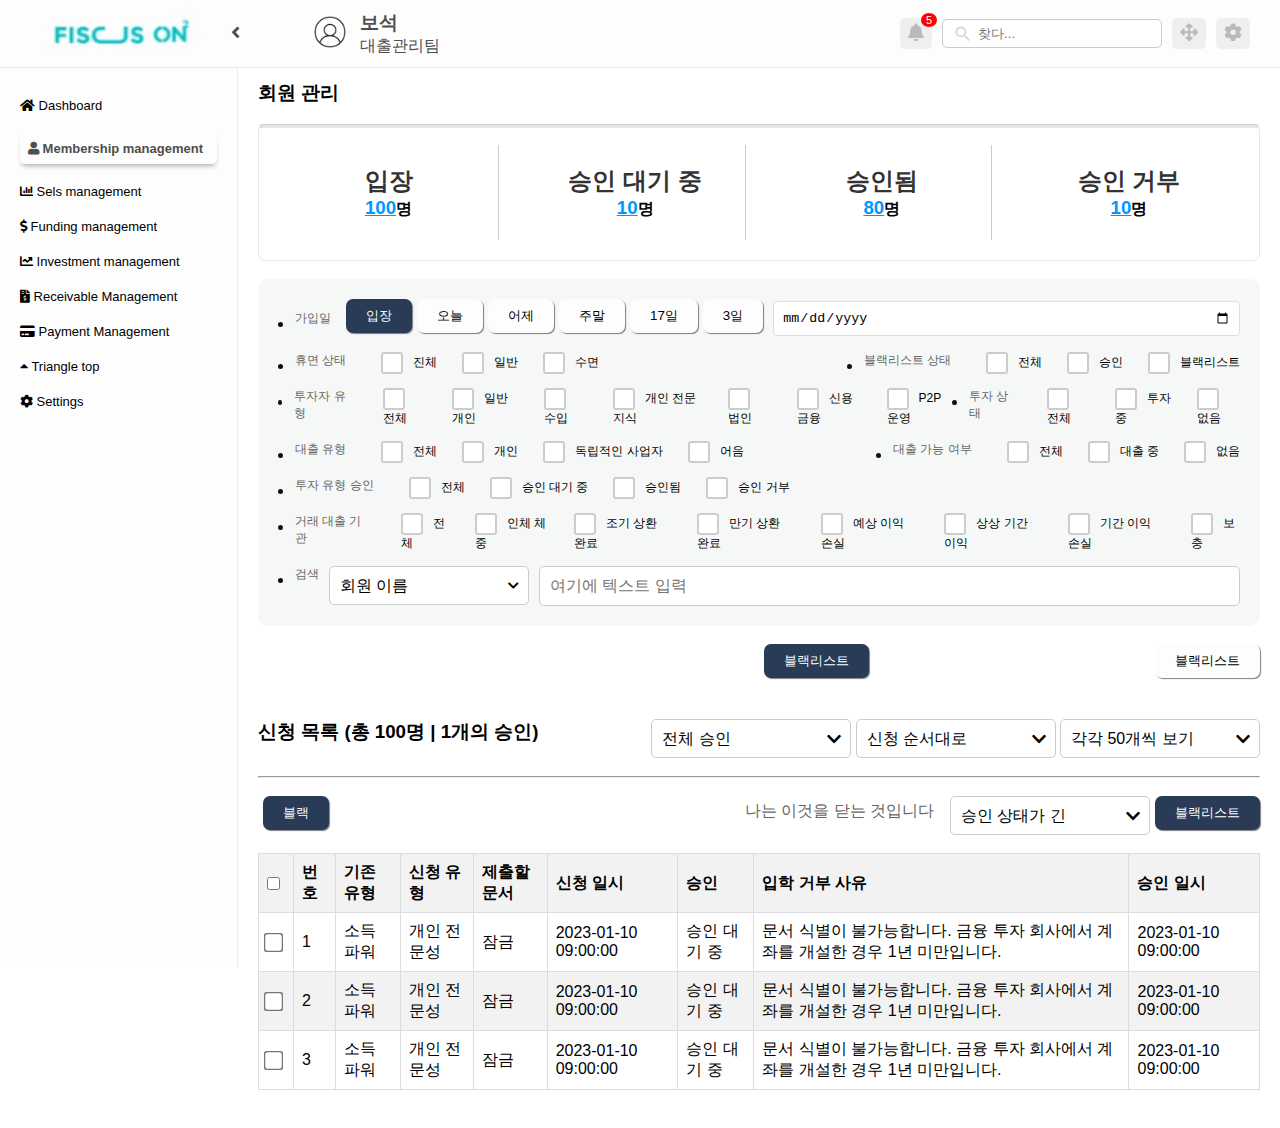
==== commit 08ae5ebd: "added korian, font-size and design fix" ====
--- a/membership-management.html
+++ b/membership-management.html
@@ -74,240 +74,238 @@
         <!-- Right portion content goes here -->
         <div class="right-content">
             <!-- Add Main content here -->
-            <h3>회원상</h3><br/>
+            <h3>회원 관리</h3><br/>
             <div class="member-dashboard">
                 <div class="step">
-                  <h2>Step 1</h2>
-                  <h3><a class="member-dashboard-h3">100</a>%</h3>
+                    <h2>입장</h2>
+                    <h3><a class="member-dashboard-h3">100</a><small>명</small></h3>
                 </div>
                 <div class="step">
-                  <h2>Step 2</h2>
-                  <h3><a class="member-dashboard-h3">100</a>%</h3>
+                    <h2>승인 대기 중</h2>
+                    <h3><a class="member-dashboard-h3">10</a><small>명</small></h3>
                 </div>
                 <div class="step">
-                  <h2>Step 3</h2>
-                  <h3><a class="member-dashboard-h3">100</a>%</h3>
+                    <h2>승인됨</h2>
+                    <h3><a class="member-dashboard-h3">80</a><small>명</small></h3>
                 </div>
                 <div class="step">
-                  <h2>Step 4</h2>
-                  <h3><a class="member-dashboard-h3">100</a>%</h3>
-                </div>
-              </div>
+                    <h2>승인 거부</h2>
+                    <h3><a class="member-dashboard-h3">10</a><small>명</small></h3>
+                </div>
+            </div>
+
               
               <br/>
               
               
               
             <div class="category-lists">
-                <div class="first-row">
-                    <div class="point"></div>
-                       <p style="margin-right:10px;"> 회원상</p>
-                        <button class="active button-radius"> 발급</button>
-                        <button class="button-radius">블랙리스트</button>
-                        <button class="button-radius">회원 탈퇴</button>
-                        <button class="button-radius"> 발급</button>
-                        <button class="button-radius">블랙리스트</button>
-                        <button class="button-radius">회원 탈퇴</button>
-                        <div class="date-input-container">
-                            <input type="date" class="date-input" placeholder="Select Date">
-                        </div>
-                </div>
-                
-                <br/>
-                <!----------- First One ------>
-                <div style="display: flex; justify-content:space-between;">
-                    <div class="checkbox-row">
-                        <div class="point"></div>
-                        <p style="margin-right:10px;"> 회원상</p>
-                        <div>
-                            <input type="checkbox" id="entity">
-                            <label for="entity">회원상</label>
-                        </div>
-                        <div>
-                            <input type="checkbox" id="PC">
-                            <label for="PC">회원상</label>
-                        </div>
-                        <div>
-                            <input type="checkbox" id="web">
-                            <label for="web">회원상</label>
-                        </div>
-                        
-                    </div>
-                
-                    <div class="checkbox-row">
-                        <div class="point"></div>
-                        <p style="margin-right:10px;"> 회원상</p>
-                        <div>
-                            <input type="checkbox" id="entity-right">
-                            <label for="entity-right">회원상</label>
-                        </div>
-                        <div>
-                            <input type="checkbox" id="PC-right">
-                            <label for="PC-right">회원상</label>
-                        </div>
-                        <div>
-                            <input type="checkbox" id="web-right">
-                            <label for="web-right">회원상</label>
-                        </div>
-                    </div>
-                </div>
-                <br>
-                <!----------Second One ------>
-                <div style="display: flex; justify-content:space-between;">
-                    <div class="checkbox-row">
-                        <div class="point"></div>
-                        <p style="margin-right:10px;"> 회원상</p>
-                        <div>
-                            <input type="checkbox" id="entity2">
-                            <label for="entity2">회원상</label>
-                        </div>
-                        <div>
-                            <input type="checkbox" id="PC2">
-                            <label for="PC2">회원상</label>
-                        </div>
-                        <div>
-                            <input type="checkbox" id="web2">
-                            <label for="web2">회원상</label>
-                        </div>
-                        <div>
-                            <input type="checkbox" id="mobile2">
-                            <label for="mobile2">회원상</label>
-                        </div>
-                        <div>
-                            <input type="checkbox" id="d-2">
-                            <label for="d-2">회원상</label>
-                        </div>
-                        <div>
-                            <input type="checkbox" id="e-2">
-                            <label for="e-2">회원상</label>
-                        </div>
-                        <div>
-                            <input type="checkbox" id="f-2">
-                            <label for="f-2">회원상</label>
-                        </div>
-                       
-                    </div>
-                
-                    <div class="checkbox-row">
-                        <div class="point"></div>
-                        <p style="margin-right:10px;"> 회원상</p>
-                        <div>
-                            <input type="checkbox" id="PC-right">
-                            <label for="PC-right">회원상</label>
-                        </div>
-                        <div>
-                            <input type="checkbox" id="web-right">
-                            <label for="web-right">회원상</label>
-                        </div>
-                        <div>
-                            <input type="checkbox" id="mobile-right">
-                            <label for="mobile-right">회원상</label>
-                        </div>
-                    </div>
-                </div>
-                <br/>
-                <!--------Third One--->
-                <div style="display: flex; justify-content:space-between;">
-                    <div class="checkbox-row">
-                        <div class="point"></div>
-                        <p style="margin-right:10px;"> 회원상</p>
-                        <div>
-                            <input type="checkbox" id="entity-3">
-                            <label for="entity-3">회원상</label>
-                        </div>
-                        <div>
-                            <input type="checkbox" id="PC-3">
-                            <label for="PC-3">회원상</label>
-                        </div>
-                        <div>
-                            <input type="checkbox" id="web-3">
-                            <label for="web-3">회원상</label>
-                        </div>
-                        <div>
-                            <input type="checkbox" id="mobile-3">
-                            <label for="mobile-3">회원상</label>
-                        </div>
-                       
-                    </div>
-                
-                    <div class="checkbox-row">
-                        <div class="point"></div>
-                        <p style="margin-right:10px;"> 회원상</p>
-                        <div>
-                            <input type="checkbox" id="PC-right">
-                            <label for="PC-right">회원상</label>
-                        </div>
-                        <div>
-                            <input type="checkbox" id="web-right">
-                            <label for="web-right">회원상</label>
-                        </div>
-                        <div>
-                            <input type="checkbox" id="mobile-right">
-                            <label for="mobile-right">회원상</label>
-                        </div>
-                    </div>
-                </div>
-                <br/>
-            <!---------fourth One ----------->
+            <div class="first-row">
+    <div class="point"></div>
+       <p style="margin-right:10px;">가입일</p>
+        <button class="active button-radius">입장</button>
+        <button class="button-radius">오늘</button>
+        <button class="button-radius">어제</button>
+        <button class="button-radius">주말</button>
+        <button class="button-radius">17일</button>
+        <button class="button-radius">3일</button>
+        <div class="date-input-container">
+            <input type="date" class="date-input" placeholder="날짜 선택">
+        </div>
+            </div>
+            <br/>
+            <!----------- 첫 번째 --------->
+            <div style="display: flex; justify-content:space-between;">
                 <div class="checkbox-row">
                     <div class="point"></div>
-                    <p style="margin-right:10px;"> 회원상</p>
-                    <div>
-                        <input type="checkbox" id="entity-fourth">
-                        <label for="entity-fourth">회원상</label>
-                    </div>
-                    <div>
-                        <input type="checkbox" id="PC-fourth">
-                        <label for="PC-fourth">회원상</label>
-                    </div>
-                    <div>
-                        <input type="checkbox" id="web-fourth">
-                        <label for="web-fourth">회원상</label>
-                    </div>
-                    <div>
-                        <input type="checkbox" id="web-fourth">
-                        <label for="web-fourth">회원상</label>
-                    </div>
-                </div>
+                    <p style="margin-right:10px;">휴면 상태</p>
+                    <div>
+                        <input type="checkbox" id="entity">
+                        <label for="entity">진체</label>
+                    </div>
+                    <div>
+                        <input type="checkbox" id="PC">
+                        <label for="PC">일반</label>
+                    </div>
+                    <div>
+                        <input type="checkbox" id="web">
+                        <label for="web">수면</label>
+                    </div>
+                </div>
+
+                <div class="checkbox-row">
+                    <div class="point"></div>
+                    <p style="margin-right:10px;">블랙리스트 상태</p>
+                    <div>
+                        <input type="checkbox" id="entity-right">
+                        <label for="entity-right">전체</label>
+                    </div>
+                    <div>
+                        <input type="checkbox" id="PC-right">
+                        <label for="PC-right">승인</label>
+                    </div>
+                    <div>
+                        <input type="checkbox" id="web-right">
+                        <label for="web-right">블랙리스트</label>
+                    </div>
+                </div>
+            </div>
+            <br>
+            <!---------- 두 번째 --------->
+            <div style="display: flex; justify-content:space-between;">
+                <div class="checkbox-row">
+                    <div class="point"></div>
+                    <p style="margin-right:10px;">투자자 유형</p>
+                    <div>
+                        <input type="checkbox" id="entity2">
+                        <label for="entity2">전체</label>
+                    </div>
+                    <div>
+                        <input type="checkbox" id="PC2">
+                        <label for="PC2">일반 개인</label>
+                    </div>
+                    <div>
+                        <input type="checkbox" id="web2">
+                        <label for="web2">수입</label>
+                    </div>
+                    <div>
+                        <input type="checkbox" id="mobile2">
+                        <label for="mobile2">개인 전문 지식</label>
+                    </div>
+                    <div>
+                        <input type="checkbox" id="d-2">
+                        <label for="d-2">법인</label>
+                    </div>
+                    <div>
+                        <input type="checkbox" id="e-2">
+                        <label for="e-2">신용금융</label>
+                    </div>
+                    <div>
+                        <input type="checkbox" id="f-2">
+                        <label for="f-2">P2P 운영</label>
+                    </div>
+                </div>
+
+                <div class="checkbox-row">
+                    <div class="point"></div>
+                    <p style="margin-right:10px;">투자 상태</p>
+                    <div>
+                        <input type="checkbox" id="PC-right">
+                        <label for="PC-right">전체</label>
+                    </div>
+                    <div>
+                        <input type="checkbox" id="web-right">
+                        <label for="web-right">투자 중</label>
+                    </div>
+                    <div>
+                        <input type="checkbox" id="mobile-right">
+                        <label for="mobile-right">없음</label>
+                    </div>
+                </div>
+            </div>
+            <br/>
+            <!-------- 세 번째 ------->
+            <div style="display: flex; justify-content:space-between;">
+                <div class="checkbox-row">
+                    <div class="point"></div>
+                    <p style="margin-right:10px;">대출 유형</p>
+                    <div>
+                        <input type="checkbox" id="entity-3">
+                        <label for="entity-3">전체</label>
+                    </div>
+                    <div>
+                        <input type="checkbox" id="PC-3">
+                        <label for="PC-3">개인</label>
+                    </div>
+                    <div>
+                        <input type="checkbox" id="web-3">
+                        <label for="web-3">독립적인 사업자</label>
+                    </div>
+                    <div>
+                        <input type="checkbox" id="mobile-3">
+                        <label for="mobile-3">어음</label>
+                    </div>
+                </div>
+
+                <div class="checkbox-row">
+                    <div class="point"></div>
+                    <p style="margin-right:10px;">대출 가능 여부</p>
+                    <div>
+                        <input type="checkbox" id="PC-right">
+                        <label for="PC-right">전체</label>
+                    </div>
+                    <div>
+                        <input type="checkbox" id="web-right">
+                        <label for="web-right">대출 중</label>
+                    </div>
+                    <div>
+                        <input type="checkbox" id="mobile-right">
+                        <label for="mobile-right">없음</label>
+                    </div>
+                </div>
+            </div>
+            <br/>
+            <!--------- 네 번째 ----------->
+            <div class="checkbox-row">
+                <div class="point"></div>
+                <p style="margin-right:10px;">투자 유형 승인</p>
+                <div>
+                    <input type="checkbox" id="entity-fourth">
+                    <label for="entity-fourth">전체</label>
+                </div>
+                <div>
+                    <input type="checkbox" id="PC-fourth">
+                    <label for="PC-fourth">승인 대기 중</label>
+                </div>
+                <div>
+                    <input type="checkbox" id="web-fourth">
+                    <label for="web-fourth">승인됨</label>
+                </div>
+                <div>
+                    <input type="checkbox" id="web-fourth">
+                    <label for="web-fourth">승인 거부</label>
+                </div>
+            </div>
+
                 <br/>
             <!----------Fiveth One ------->
             <div class="checkbox-row">
                 <div class="point"></div>
-                <p style="margin-right:10px;"> 회원상</p>
+                <p style="margin-right:10px;">거래 대출 기관</p>
                 <div>
                     <input type="checkbox" id="entity-five">
-                    <label for="entity-five">회원상</label>
+                    <label for="entity-five">전체</label>
                 </div>
                 <div>
                     <input type="checkbox" id="PC-five">
-                    <label for="PC-five">회원상</label>
+                    <label for="PC-five">인체 체중</label>
                 </div>
                 <div>
                     <input type="checkbox" id="web-five">
-                    <label for="web-five">회원상</label>
+                    <label for="web-five">조기 상환 완료</label>
                 </div>
                 <div>
                     <input type="checkbox" id="d-five">
-                    <label for="d-five">회원상</label>
+                    <label for="d-five">만기 상환 완료</label>
                 </div>
                 <div>
                     <input type="checkbox" id="e-five">
-                    <label for="e-five">회원상</label>
+                    <label for="e-five">예상 이익 손실</label>
                 </div>
                 <div>
                     <input type="checkbox" id="f-five">
-                    <label for="f-five">회원상</label>
+                    <label for="f-five">상상 기간 이익</label>
                 </div>
                 <div>
                     <input type="checkbox" id="g-five">
-                    <label for="g-five">회원상</label>
+                    <label for="g-five">기간 이익 손실</label>
                 </div>
                 <div>
                     <input type="checkbox" id="h-five">
-                    <label for="h-five">회원상</label>
-                </div>
-            </div>
-
+                    <label for="h-five">보충</label>
+                </div>
+            </div>
+            
                 <br/>
                 <div class="search-row">
                     <div class="point"></div>
--- a/styles.css
+++ b/styles.css
@@ -285,6 +285,7 @@
   background: #f6f8f7;
   padding: 20px;
   border-radius: 10px;
+  font-size:12px;
 }
 
 .first-row {
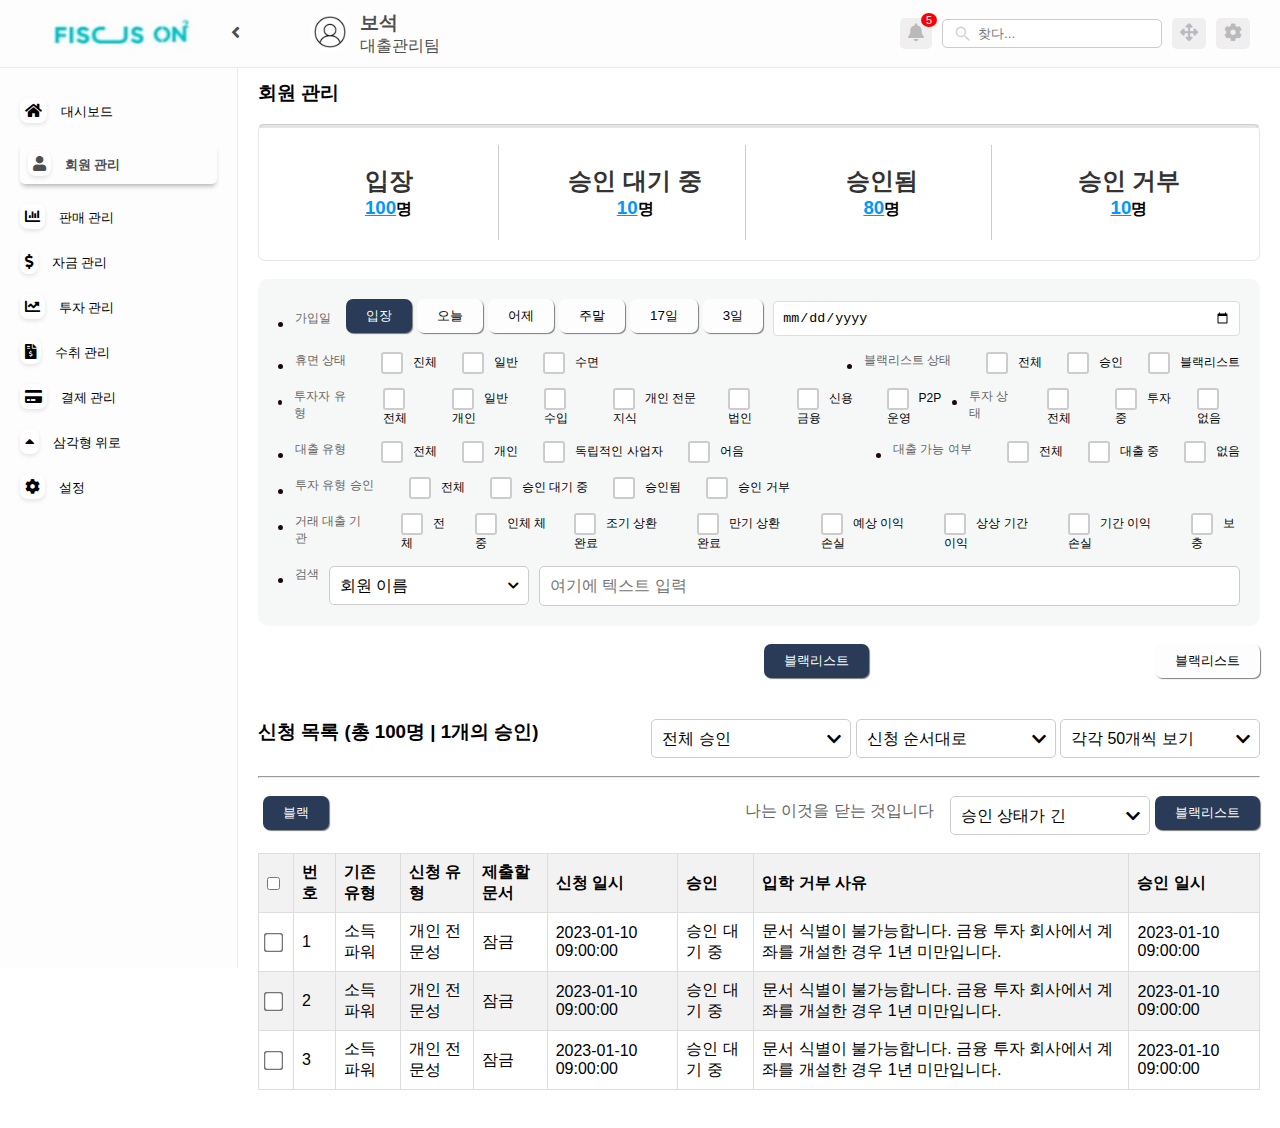
==== commit 8bef321e: "fix left menu design" ====
--- a/membership-management.html
+++ b/membership-management.html
@@ -56,17 +56,18 @@
     
     <div class="left-menu">        
         <ul>
-            <li><a href="index.html"><i class="fas fa-home"></i> Dashboard</a></li>
-            <li class="active"><a href="membership-management.html"><i class="fas fa-user"></i> Membership management</a></li>
-            <li><a href="#"><i class="fas fa-chart-bar"></i> Sels management</a></li>
-            <li><a href="#"><i class="fas fa-dollar-sign"></i> Funding management</a></li>
-            <li><a href="#"><i class="fas fa-chart-line"></i> Investment management</a></li>
-            <li><a href="#"><i class="fas fa-file-invoice-dollar"></i> Receivable Management</a></li>
-            <li><a href="#"><i class="fas fa-credit-card"></i> Payment Management</a></li>
-            <li><a href="#"><i class="fas fa-caret-up"></i> Triangle top</a></li>
-            <li><a href="#" class="openSettingModalBtn" onclick="openSettingModalBtn()"><i class="fas fa-cog"></i> Settings</a></li>
-            <!-- Add more menu items as needed -->
+            <li><a href="index.html"><i class="fas fa-home custom-icon"></i> 대시보드</a></li>
+            <li class="active"><a href="membership-management.html"><i class="fas fa-user custom-icon"></i> 회원 관리</a></li>
+            <li><a href="#"><i class="fas fa-chart-bar custom-icon"></i> 판매 관리</a></li>
+            <li><a href="#"><i class="fas fa-dollar-sign custom-icon"></i> 자금 관리</a></li>
+            <li><a href="#"><i class="fas fa-chart-line custom-icon"></i> 투자 관리</a></li>
+            <li><a href="#"><i class="fas fa-file-invoice-dollar custom-icon"></i> 수취 관리</a></li>
+            <li><a href="#"><i class="fas fa-credit-card custom-icon"></i> 결제 관리</a></li>
+            <li><a href="#"><i class="fas fa-caret-up custom-icon"></i> 삼각형 위로</a></li>
+            <li><a href="#" class="openSettingModalBtn" onclick="openSettingModalBtn()"><i class="fas fa-cog custom-icon"></i> 설정</a></li>
+            <!-- 필요한 경우 메뉴 항목 추가 -->
         </ul>
+        
     </div>
     
     
--- a/styles.css
+++ b/styles.css
@@ -538,4 +538,14 @@
 .member-dashboard-h3{
   color: #0098fc;
   text-decoration: underline;
-}+}
+
+.custom-icon {
+  background-color: white;
+  box-shadow: 0px 2px 4px rgba(0, 0, 0, 0.1); /* Adjust shadow as needed */
+  border-radius: 8px; /* Adjust border radius as needed */
+  padding: 5px; /* Adjust padding as needed */
+  font-size:15px;
+  margin-right: 10px;
+}
+
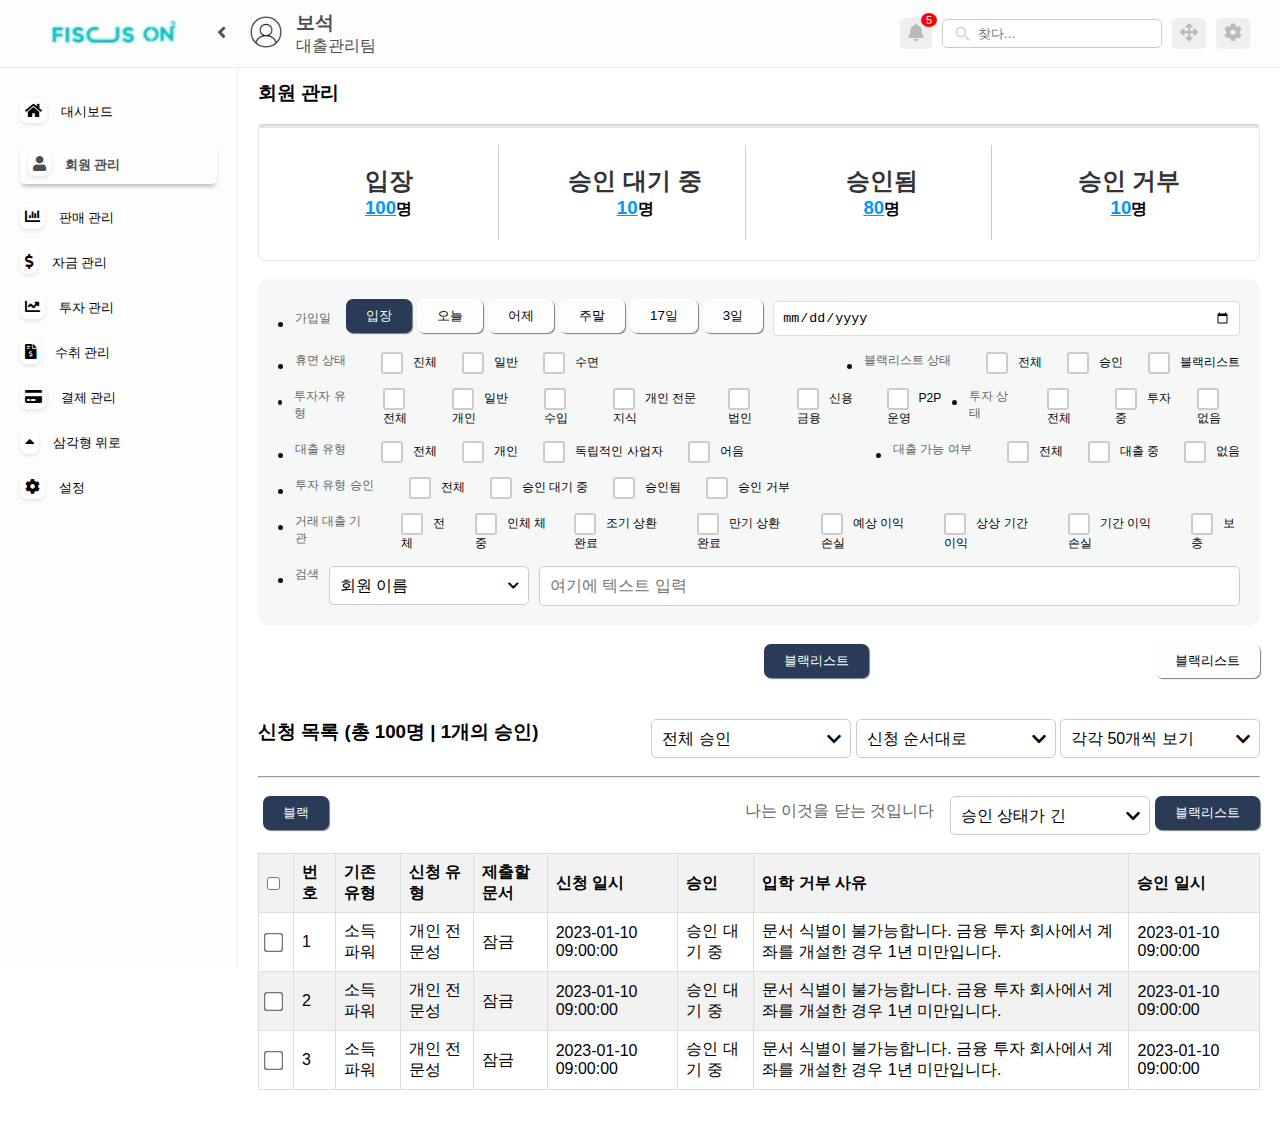
==== commit 7caee731: "table responsive solve" ====
--- a/membership-management.html
+++ b/membership-management.html
@@ -449,11 +449,7 @@
             </div>
              <br/>
 
-<style>
-  .table-container {
-            overflow-x: auto; /* Enable horizontal scrolling */
-        }
-</style>
+
 
 
             </div>
--- a/styles.css
+++ b/styles.css
@@ -43,7 +43,7 @@
 .logo-container {
   display: flex;
   align-items: center;
-  width: 313px;
+  width: 277px;
   height: 45px;
 }
 
@@ -134,7 +134,6 @@
 
 .header-options-right {
   width: 100%;
-  margin-left: 50px;
   display: flex;
   align-items: center;
   justify-content: space-between;
@@ -549,3 +548,7 @@
   margin-right: 10px;
 }
 
+
+.table-container {
+  overflow-x: auto; /* Enable horizontal scrolling */
+}
--- a/responsive_styles.css
+++ b/responsive_styles.css
@@ -142,6 +142,14 @@
   border-bottom: none; /* Remove border for the last step */
 }
 
+.table-container {
+  overflow-x: auto; /* Enable horizontal scrolling */
+  white-space: nowrap; /* Prevent text wrapping */
+}
+.table-container table {
+  width: 100%; /* Make the table fill the container */
+}
+
 }
 
 /* Media query for desktop */
